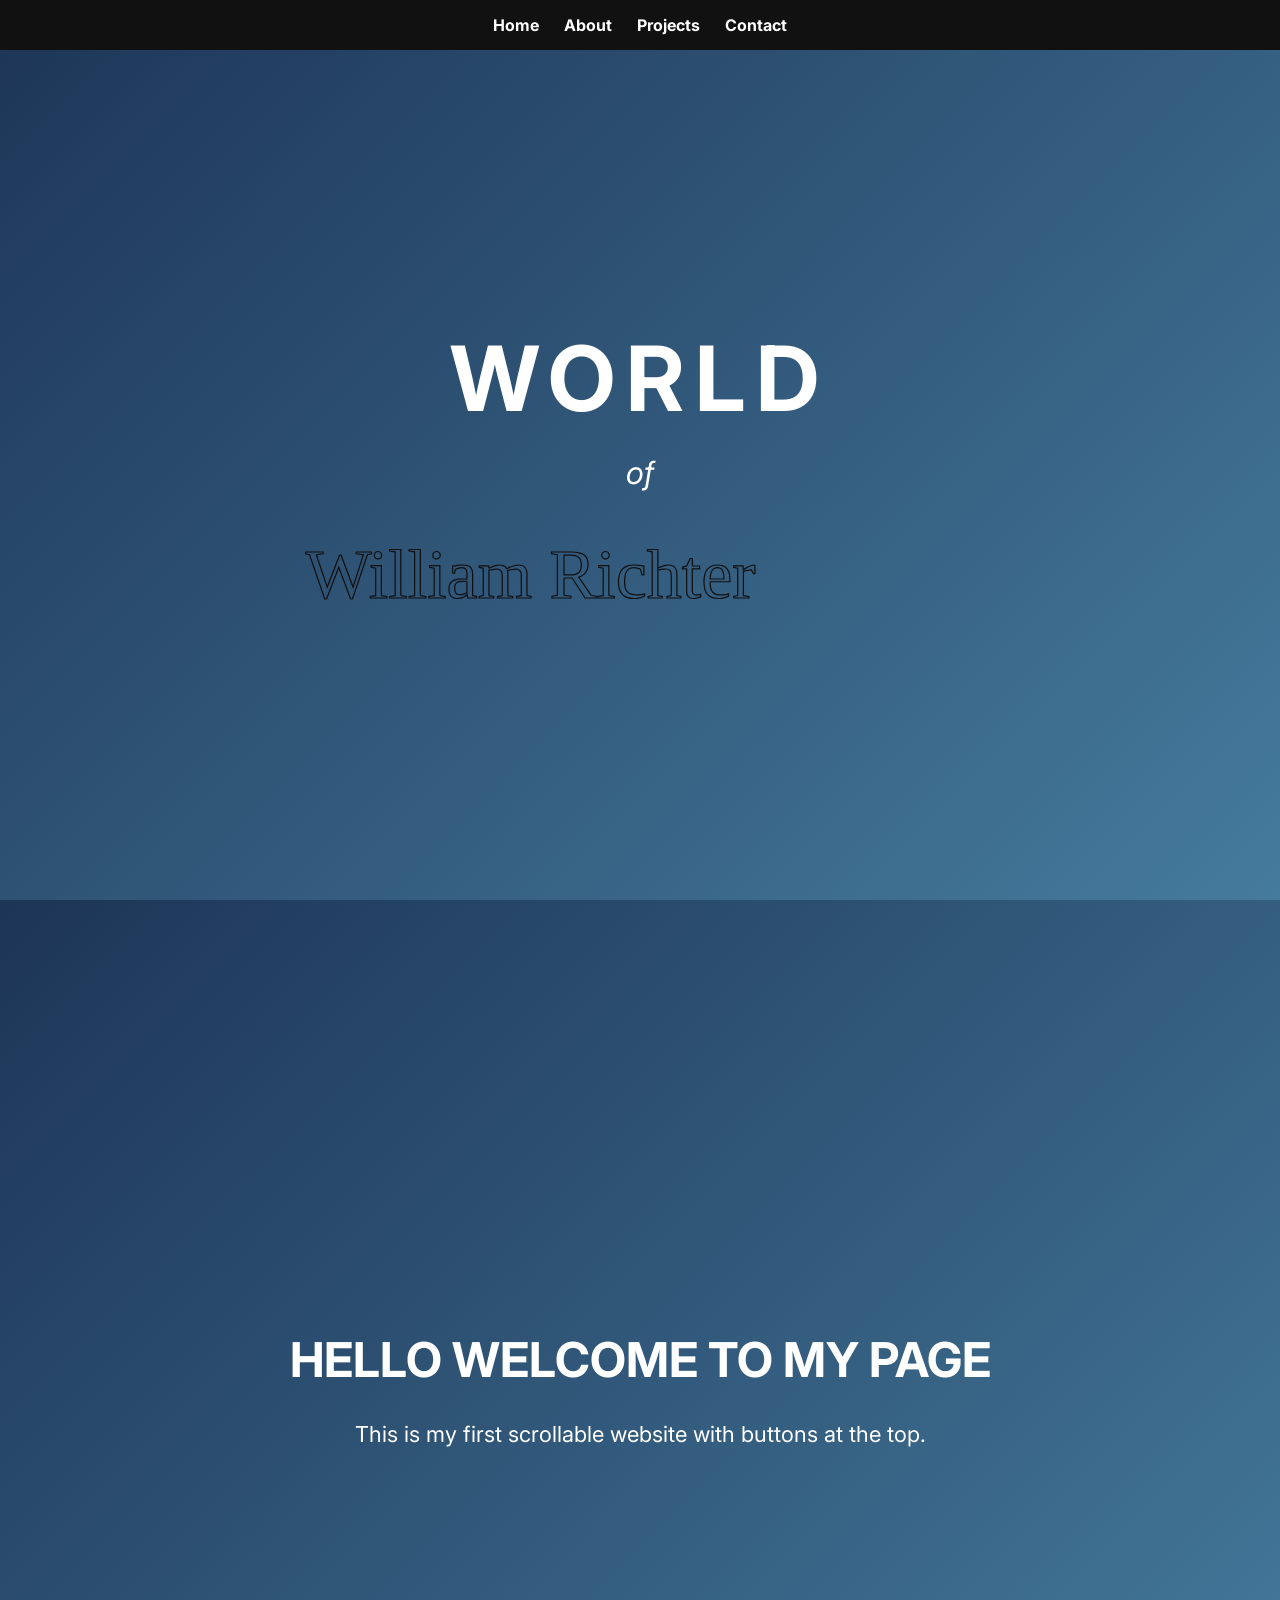
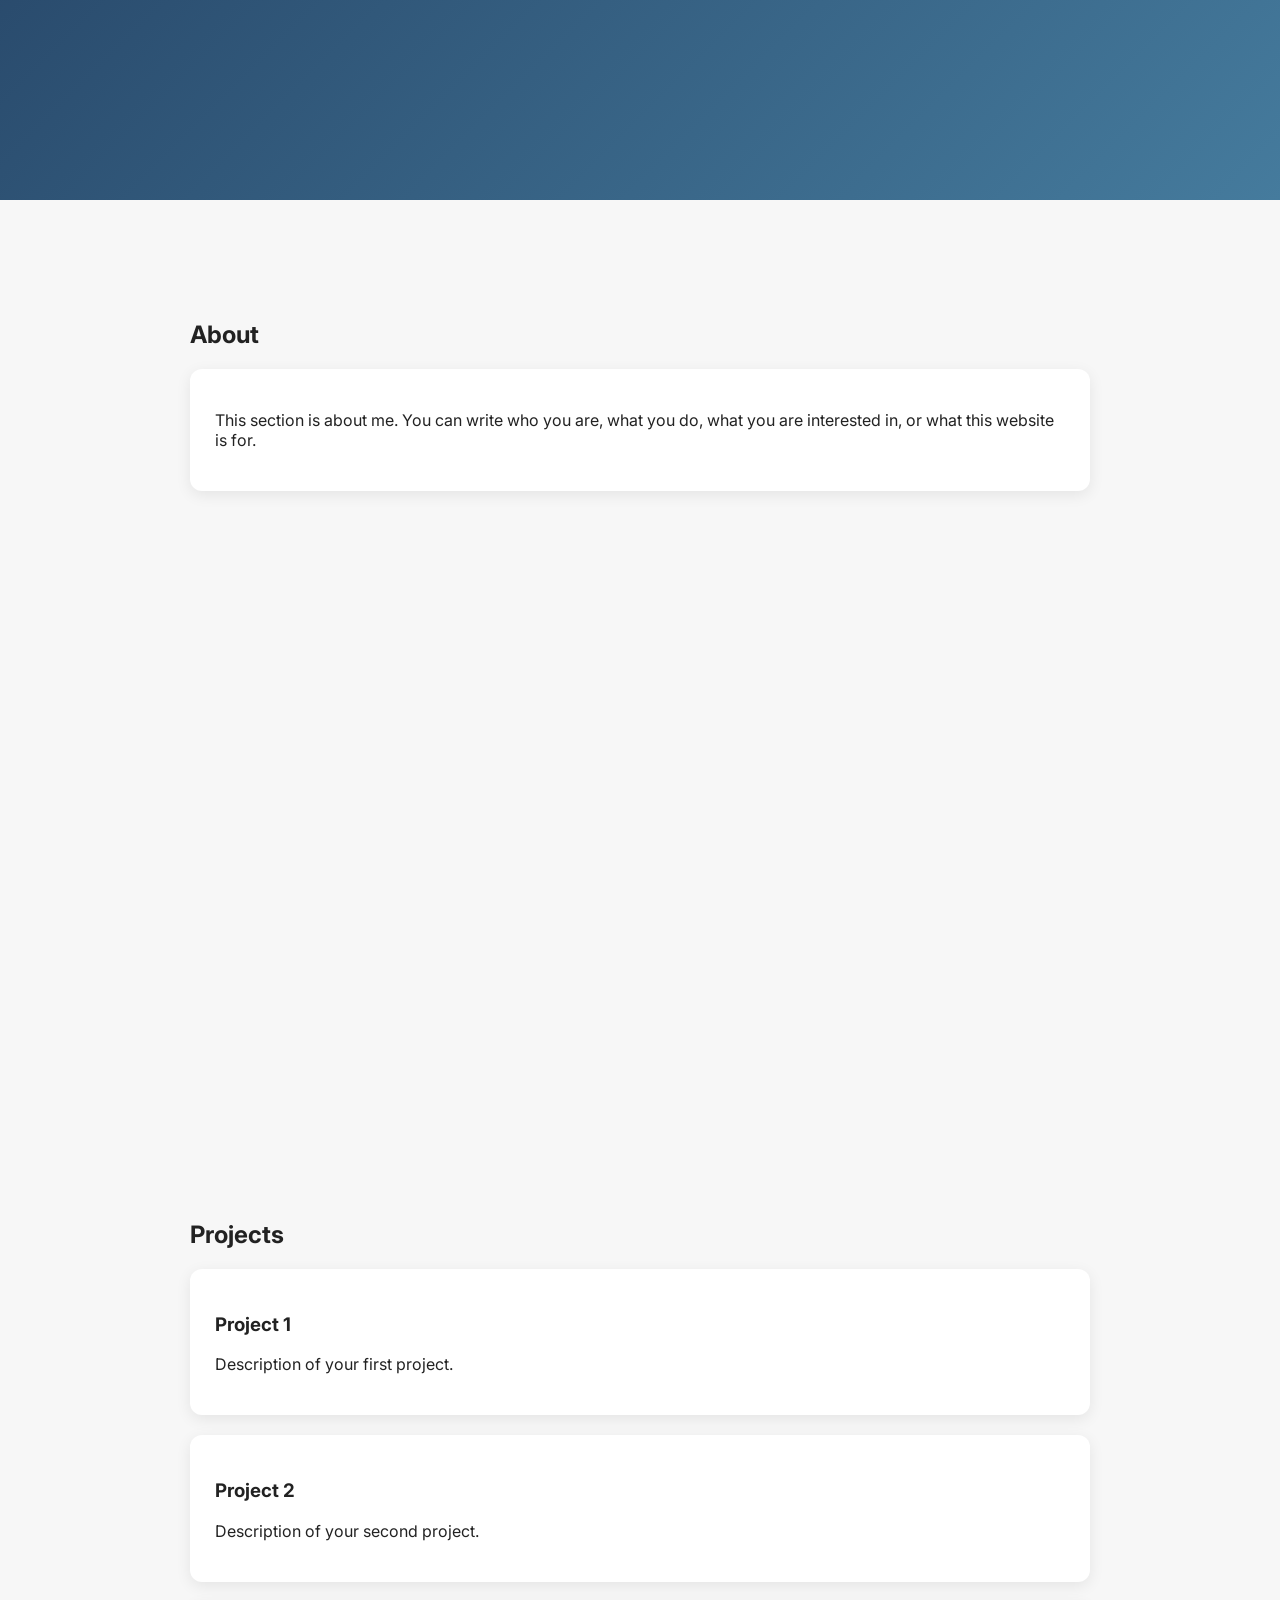
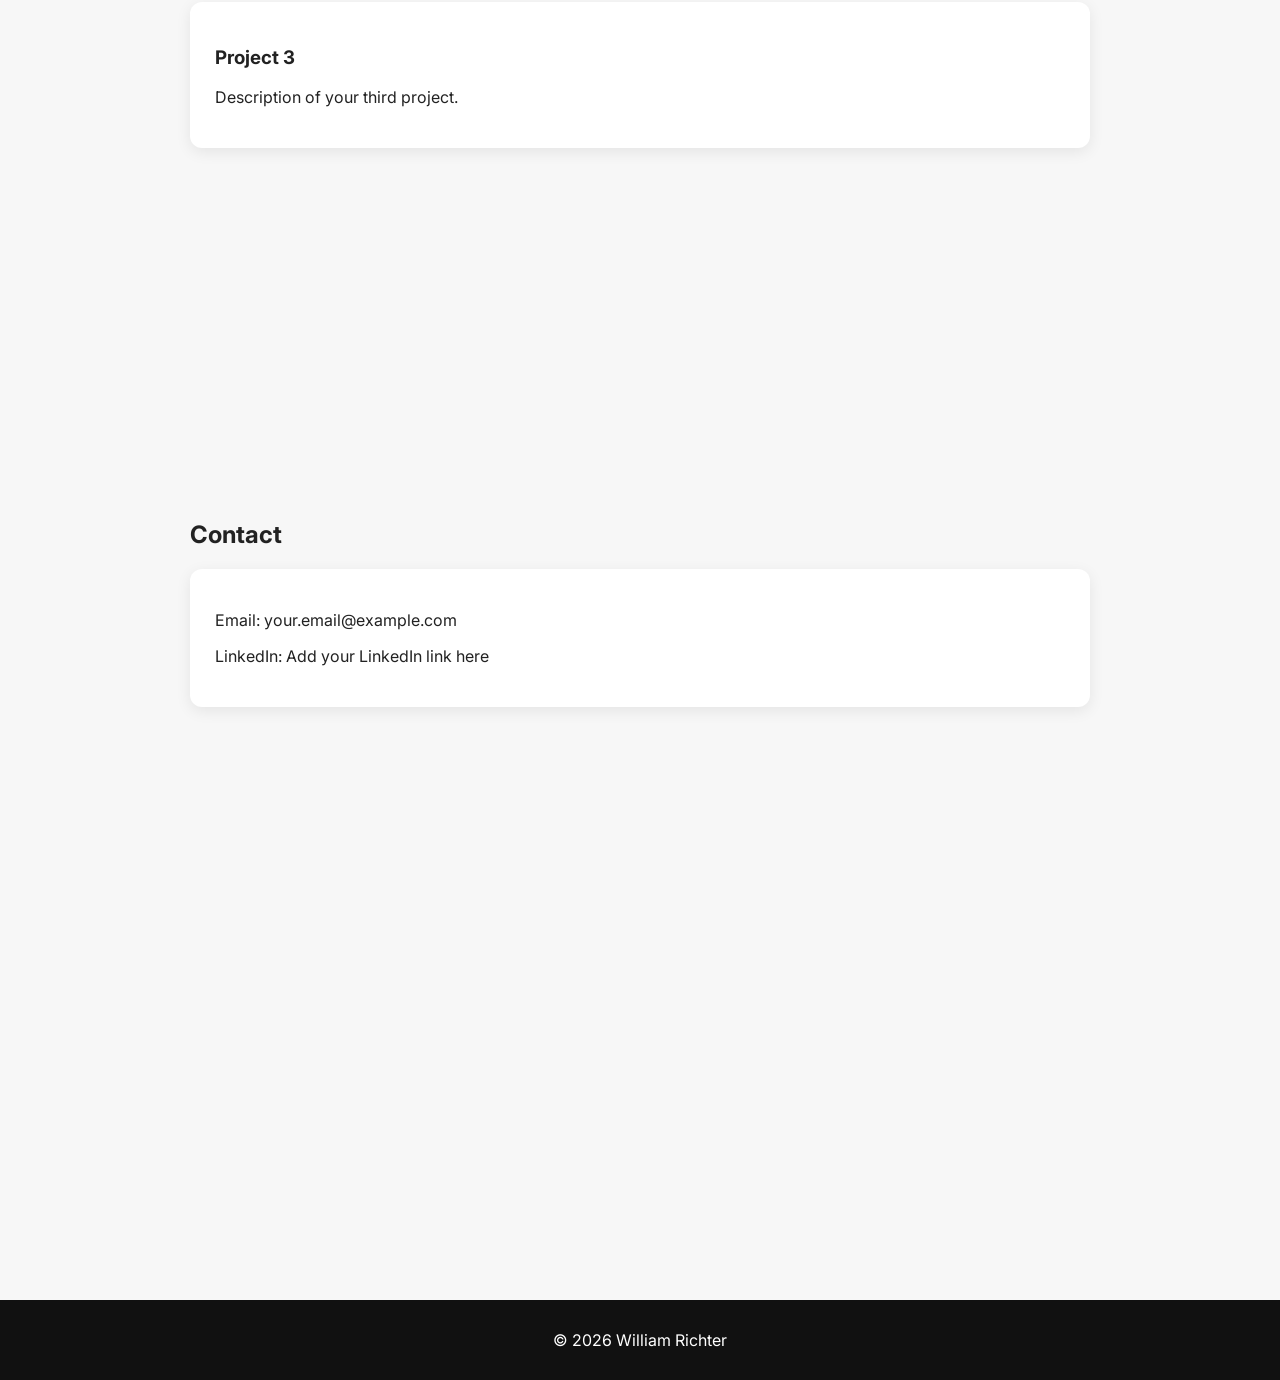
==== index.html @ 87e8d2d0 "Update index.html" ====
<!DOCTYPE html>
<html lang="en">
<head>
  <meta charset="UTF-8" />
  <meta name="viewport" content="width=device-width, initial-scale=1.0" />
  <title>William's Website</title>

  <link rel="preconnect" href="https://fonts.googleapis.com">
  <link rel="preconnect" href="https://fonts.gstatic.com" crossorigin>
  <link href="https://fonts.googleapis.com/css2?family=Inter:wght@300;400;500;600;700&display=swap" rel="stylesheet">
  <link rel="stylesheet" href="style.css">
  <style>
    html {
      scroll-behavior: smooth;
    }

    body {
      margin: 0;
      font-family: 'Inter', sans-serif;
      color: #222;
      background: #f7f7f7;
    }

    nav {
      position: fixed;
      top: 0;
      width: 100%;
      background: #111;  
      padding: 15px 30px;
      box-sizing: border-box;
      z-index: 1000;
      display: flex;
      gap: 25px;
      justify-content: center;
    }

    nav a {
      color: white;
      text-decoration: none;
      font-weight: bold;
    }

    nav a:hover {
      color: #ffd166;
    }

    section {
      min-height: 100vh;
      padding: 100px 40px 40px;
      box-sizing: border-box;
    }

    .hero {
      background: linear-gradient(135deg, #1d3557, #457b9d);
      color: white;
      display: flex;
      flex-direction: column;
      justify-content: center;
      align-items: center;
      text-align: center;
    }

    .hero h1 {
      font-size: 48px;
      margin-bottom: 10px;
    }

    .hero p {
      font-size: 22px;
      max-width: 600px;
    }

    .content {
      max-width: 900px;
      margin: 0 auto;
    }

    .card {
      background: white;
      padding: 25px;
      margin: 20px 0;
      border-radius: 12px;
      box-shadow: 0 4px 15px rgba(0,0,0,0.08);
    }

    footer {
      text-align: center;
      padding: 30px;
      background: #111;
      color: white;
    }
  </style>
</head>

<body>

  <section class="hero">
  <div class="line world">WORLD</div>

  <div class="line of">of</div>

  <svg class="signature" viewBox="0 0 900 160">
    <text x="20" y="110" class="sig-text">
      William Richter
    </text>
  </svg>
</section>

  <nav>
    <a href="#home">Home</a>
    <a href="#about">About</a>
    <a href="#projects">Projects</a>
    <a href="#contact">Contact</a>
  </nav>

  <section id="home" class="hero">
    <h1>HELLO WELCOME TO MY PAGE</h1>
    <p>This is my first scrollable website with buttons at the top.</p>
  </section>

  <section id="about">
    <div class="content">
      <h2>About</h2>
      <div class="card">
        <p>
          This section is about me. You can write who you are, what you do,
          what you are interested in, or what this website is for.
        </p>
      </div>
    </div>
  </section>

  <section id="projects">
    <div class="content">
      <h2>Projects</h2>

      <div class="card">
        <h3>Project 1</h3>
        <p>Description of your first project.</p>
      </div>

      <div class="card">
        <h3>Project 2</h3>
        <p>Description of your second project.</p>
      </div>

      <div class="card">
        <h3>Project 3</h3>
        <p>Description of your third project.</p>
      </div>
    </div>
  </section>

  <section id="contact">
    <div class="content">
      <h2>Contact</h2>
      <div class="card">
        <p>Email: your.email@example.com</p>
        <p>LinkedIn: Add your LinkedIn link here</p>
      </div>
    </div>
  </section>

  <footer>
    © 2026 William Richter
  </footer>

</body>
</html>
---- style.css ----
.hero {
  height: 100vh;

  display: flex;
  flex-direction: column;
  justify-content: center;
  align-items: center;

  background: #f7f4ef;
  color: #111;
  text-align: center;
}

.line {
  opacity: 0;
  animation: fadeIn 1.2s ease forwards;
}

.world {
  font-size: 90px;
  letter-spacing: 0.12em;
  font-weight: 700;
  animation-delay: 0.3s;
}

.of {
  font-size: 32px;
  font-style: italic;
  margin: 20px 0;
  animation-delay: 1.3s;
}

.signature {
  width: min(700px, 90vw);
  opacity: 0;
  animation: fadeIn 0.4s ease forwards;
  animation-delay: 2.2s;
}

.sig-text {
  font-family: "Brush Script MT", cursive;
  font-size: 90px;

  fill: none;
  stroke: #111;
  stroke-width: 1.6;

  stroke-dasharray: 1200;
  stroke-dashoffset: 1200;

  animation: writeSignature 3s ease forwards;
  animation-delay: 2.4s;
}

@keyframes fadeIn {
  to {
    opacity: 1;
  }
}

@keyframes writeSignature {
  to {
    stroke-dashoffset: 0;
  }
}
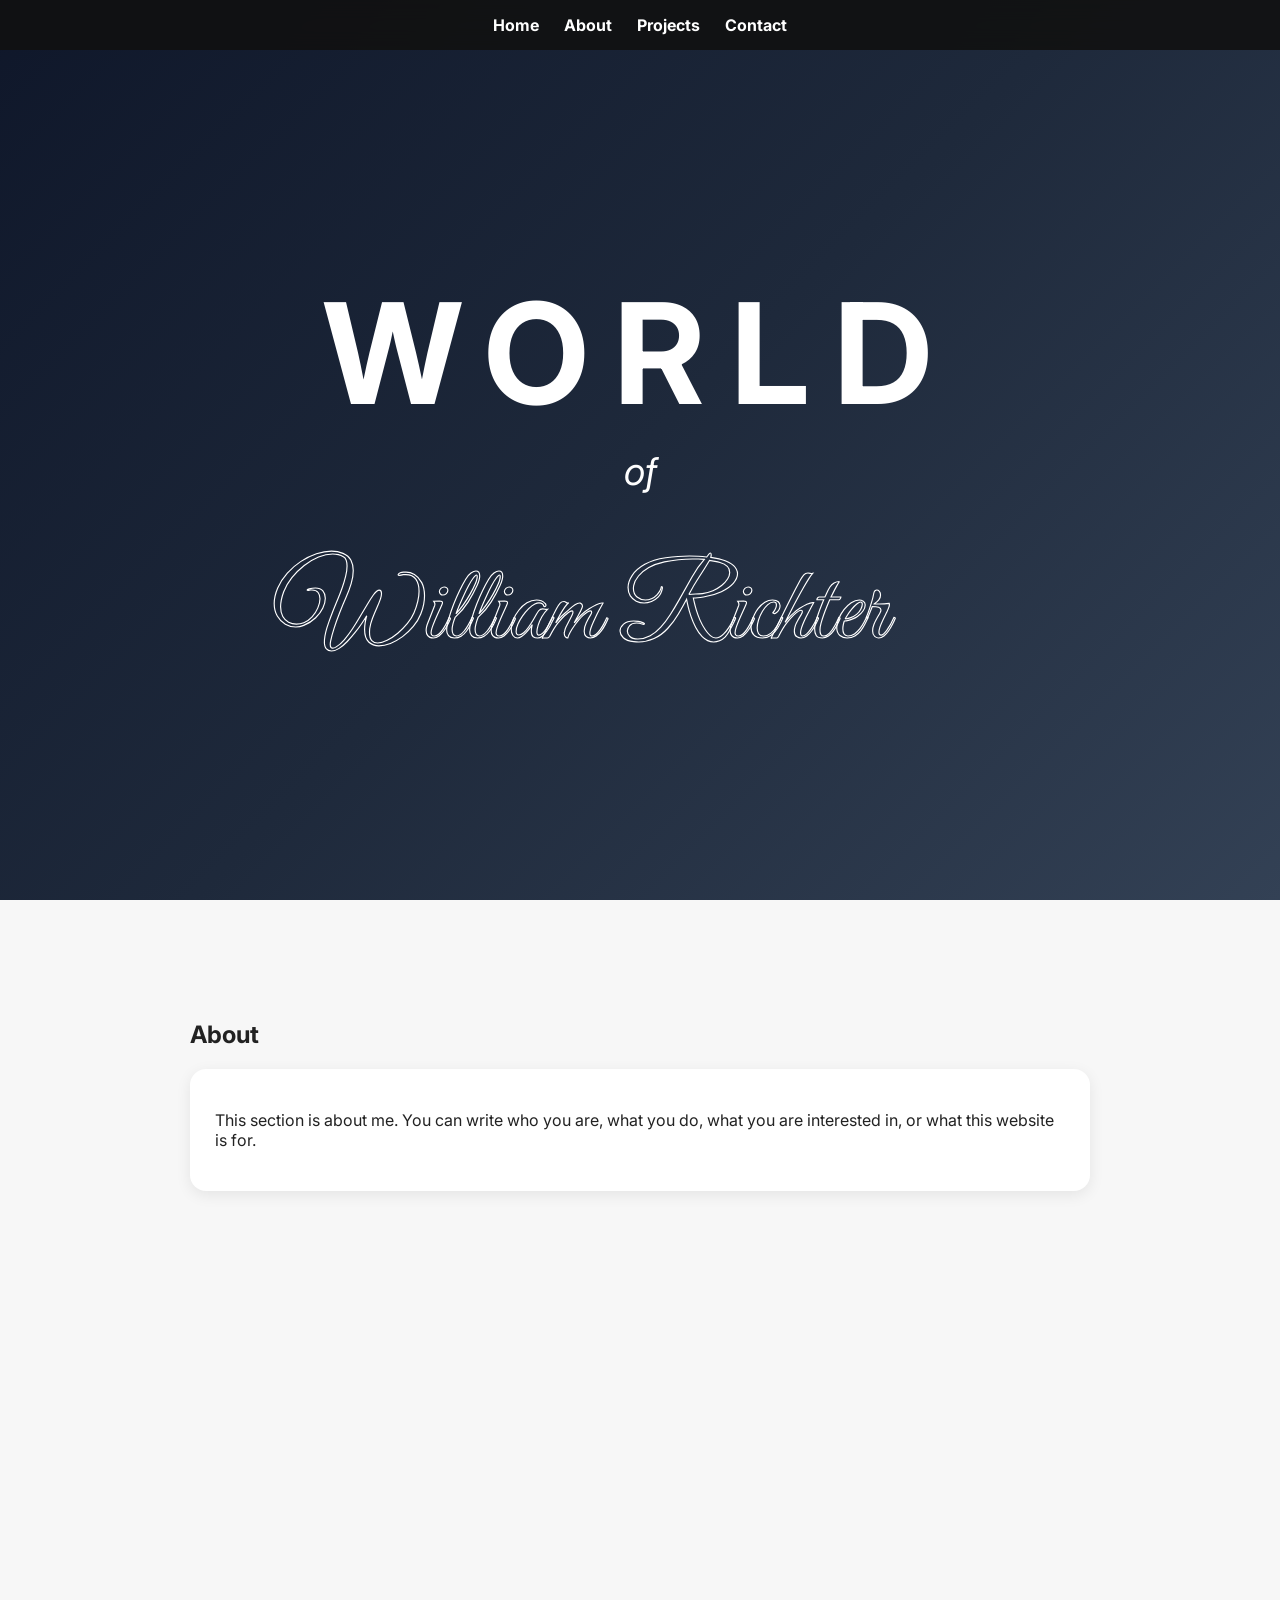
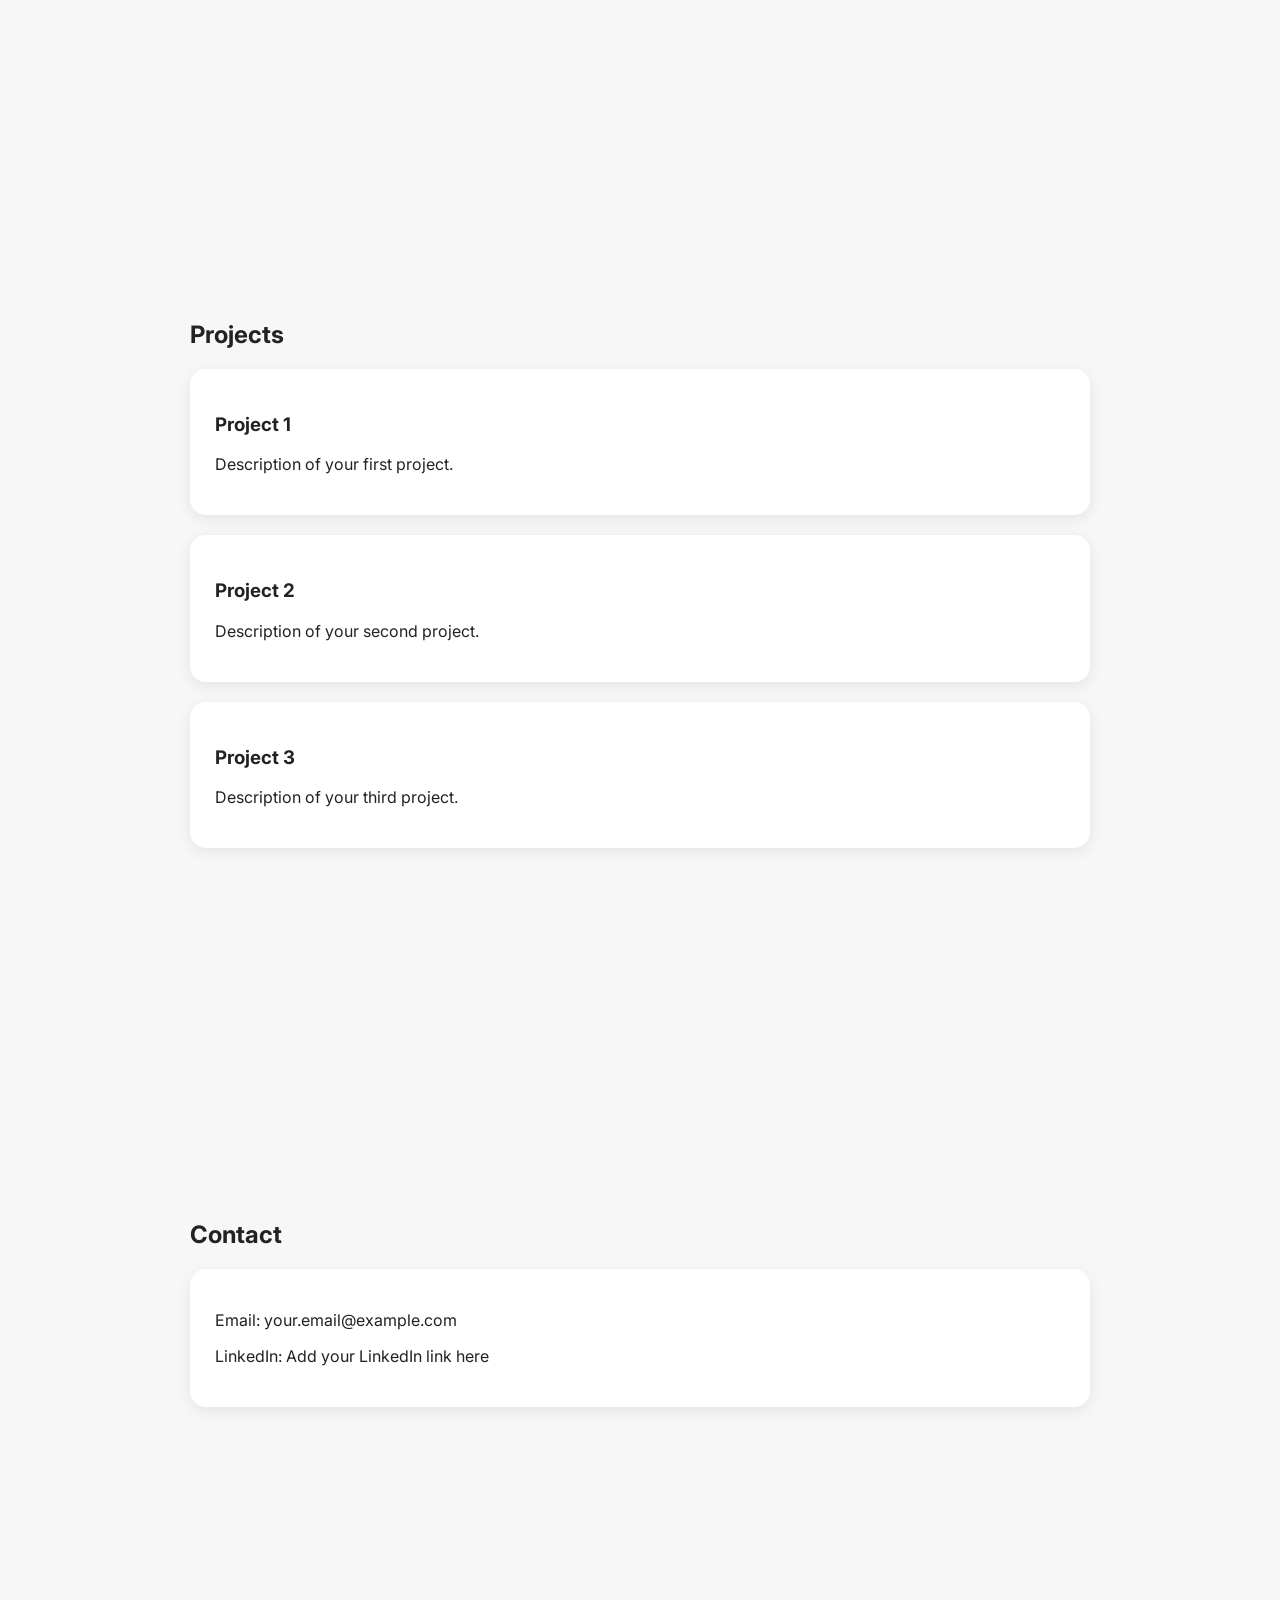
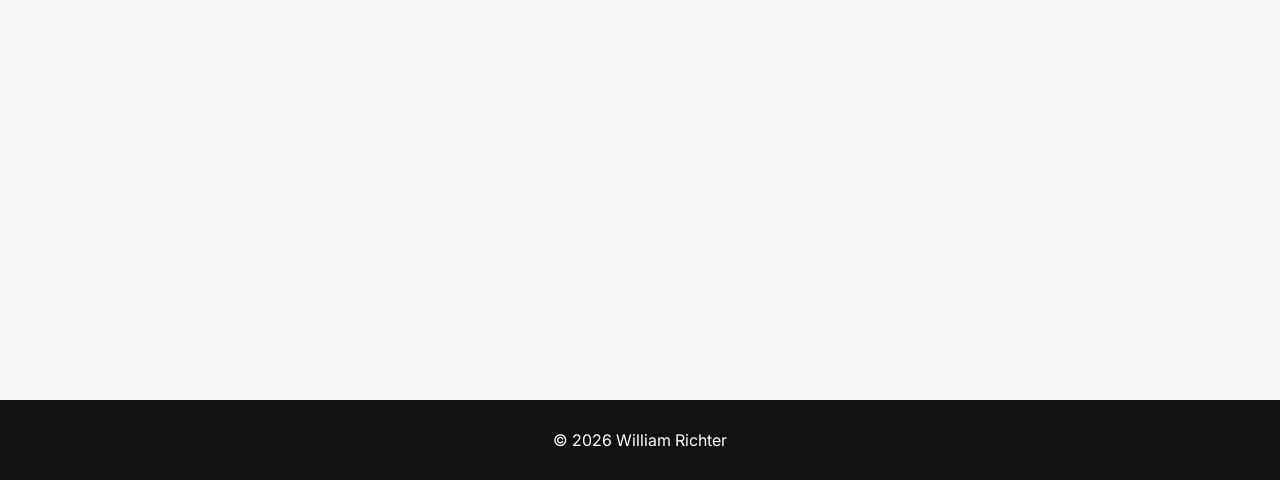
==== commit 18a5fe82: "Update index.html" ====
--- a/index.html
+++ b/index.html
@@ -7,8 +7,15 @@
 
   <link rel="preconnect" href="https://fonts.googleapis.com">
   <link rel="preconnect" href="https://fonts.gstatic.com" crossorigin>
+
+  <!-- Inter -->
   <link href="https://fonts.googleapis.com/css2?family=Inter:wght@300;400;500;600;700&display=swap" rel="stylesheet">
+
+  <!-- Signature font -->
+  <link href="https://fonts.googleapis.com/css2?family=Great+Vibes&display=swap" rel="stylesheet">
+
   <link rel="stylesheet" href="style.css">
+
   <style>
     html {
       scroll-behavior: smooth;
@@ -25,10 +32,12 @@
       position: fixed;
       top: 0;
       width: 100%;
-      background: #111;  
+      background: rgba(17,17,17,0.9);
+      backdrop-filter: blur(10px);
       padding: 15px 30px;
       box-sizing: border-box;
       z-index: 1000;
+
       display: flex;
       gap: 25px;
       justify-content: center;
@@ -38,6 +47,7 @@
       color: white;
       text-decoration: none;
       font-weight: bold;
+      transition: 0.3s;
     }
 
     nav a:hover {
@@ -50,25 +60,85 @@
       box-sizing: border-box;
     }
 
+    /* HERO */
+
     .hero {
-      background: linear-gradient(135deg, #1d3557, #457b9d);
+      background:
+        linear-gradient(
+          135deg,
+          #0f172a,
+          #1e293b,
+          #334155
+        );
+
       color: white;
+
       display: flex;
       flex-direction: column;
       justify-content: center;
       align-items: center;
+
       text-align: center;
-    }
-
-    .hero h1 {
-      font-size: 48px;
-      margin-bottom: 10px;
-    }
-
-    .hero p {
-      font-size: 22px;
-      max-width: 600px;
-    }
+      overflow: hidden;
+    }
+
+    .line {
+      opacity: 0;
+      animation: fadeIn 1.2s ease forwards;
+    }
+
+    .world {
+      font-size: clamp(60px, 12vw, 140px);
+      font-weight: 700;
+      letter-spacing: 0.18em;
+      animation-delay: 0.3s;
+    }
+
+    .of {
+      font-size: clamp(22px, 3vw, 40px);
+      font-style: italic;
+      margin: 10px 0 20px;
+      animation-delay: 1.2s;
+    }
+
+    .signature {
+      width: min(800px, 90vw);
+      opacity: 0;
+
+      animation:
+        fadeIn 0.5s ease forwards;
+
+      animation-delay: 2.1s;
+    }
+
+    .sig-text {
+      font-family: 'Great Vibes', cursive;
+      font-size: 120px;
+
+      fill: none;
+      stroke: white;
+      stroke-width: 1.3;
+
+      stroke-dasharray: 1400;
+      stroke-dashoffset: 1400;
+
+      animation: writeSignature 3.5s ease forwards;
+      animation-delay: 2.3s;
+    }
+
+    @keyframes fadeIn {
+      to {
+        opacity: 1;
+      }
+    }
+
+    @keyframes writeSignature {
+      to {
+        stroke-dashoffset: 0;
+      }
+    }
+
+    /* CONTENT */
 
     .content {
       max-width: 900px;
@@ -79,8 +149,10 @@
       background: white;
       padding: 25px;
       margin: 20px 0;
-      border-radius: 12px;
-      box-shadow: 0 4px 15px rgba(0,0,0,0.08);
+      border-radius: 16px;
+
+      box-shadow:
+        0 4px 15px rgba(0,0,0,0.08);
     }
 
     footer {
@@ -93,18 +165,6 @@
 </head>
 
 <body>
-
-  <section class="hero">
-  <div class="line world">WORLD</div>
-
-  <div class="line of">of</div>
-
-  <svg class="signature" viewBox="0 0 900 160">
-    <text x="20" y="110" class="sig-text">
-      William Richter
-    </text>
-  </svg>
-</section>
 
   <nav>
     <a href="#home">Home</a>
@@ -113,25 +173,49 @@
     <a href="#contact">Contact</a>
   </nav>
 
+  <!-- HERO -->
+
   <section id="home" class="hero">
-    <h1>HELLO WELCOME TO MY PAGE</h1>
-    <p>This is my first scrollable website with buttons at the top.</p>
-  </section>
+
+    <div class="line world">
+      WORLD
+    </div>
+
+    <div class="line of">
+      of
+    </div>
+
+    <svg class="signature" viewBox="0 0 900 200">
+      <text x="40" y="140" class="sig-text">
+        William Richter
+      </text>
+    </svg>
+
+  </section>
+
+  <!-- ABOUT -->
 
   <section id="about">
     <div class="content">
+
       <h2>About</h2>
+
       <div class="card">
         <p>
-          This section is about me. You can write who you are, what you do,
-          what you are interested in, or what this website is for.
+          This section is about me. You can write who you are,
+          what you do, what you are interested in,
+          or what this website is for.
         </p>
       </div>
-    </div>
-  </section>
+
+    </div>
+  </section>
+
+  <!-- PROJECTS -->
 
   <section id="projects">
     <div class="content">
+
       <h2>Projects</h2>
 
       <div class="card">
@@ -148,16 +232,22 @@
         <h3>Project 3</h3>
         <p>Description of your third project.</p>
       </div>
-    </div>
-  </section>
+
+    </div>
+  </section>
+
+  <!-- CONTACT -->
 
   <section id="contact">
     <div class="content">
+
       <h2>Contact</h2>
+
       <div class="card">
         <p>Email: your.email@example.com</p>
         <p>LinkedIn: Add your LinkedIn link here</p>
       </div>
+
     </div>
   </section>
 
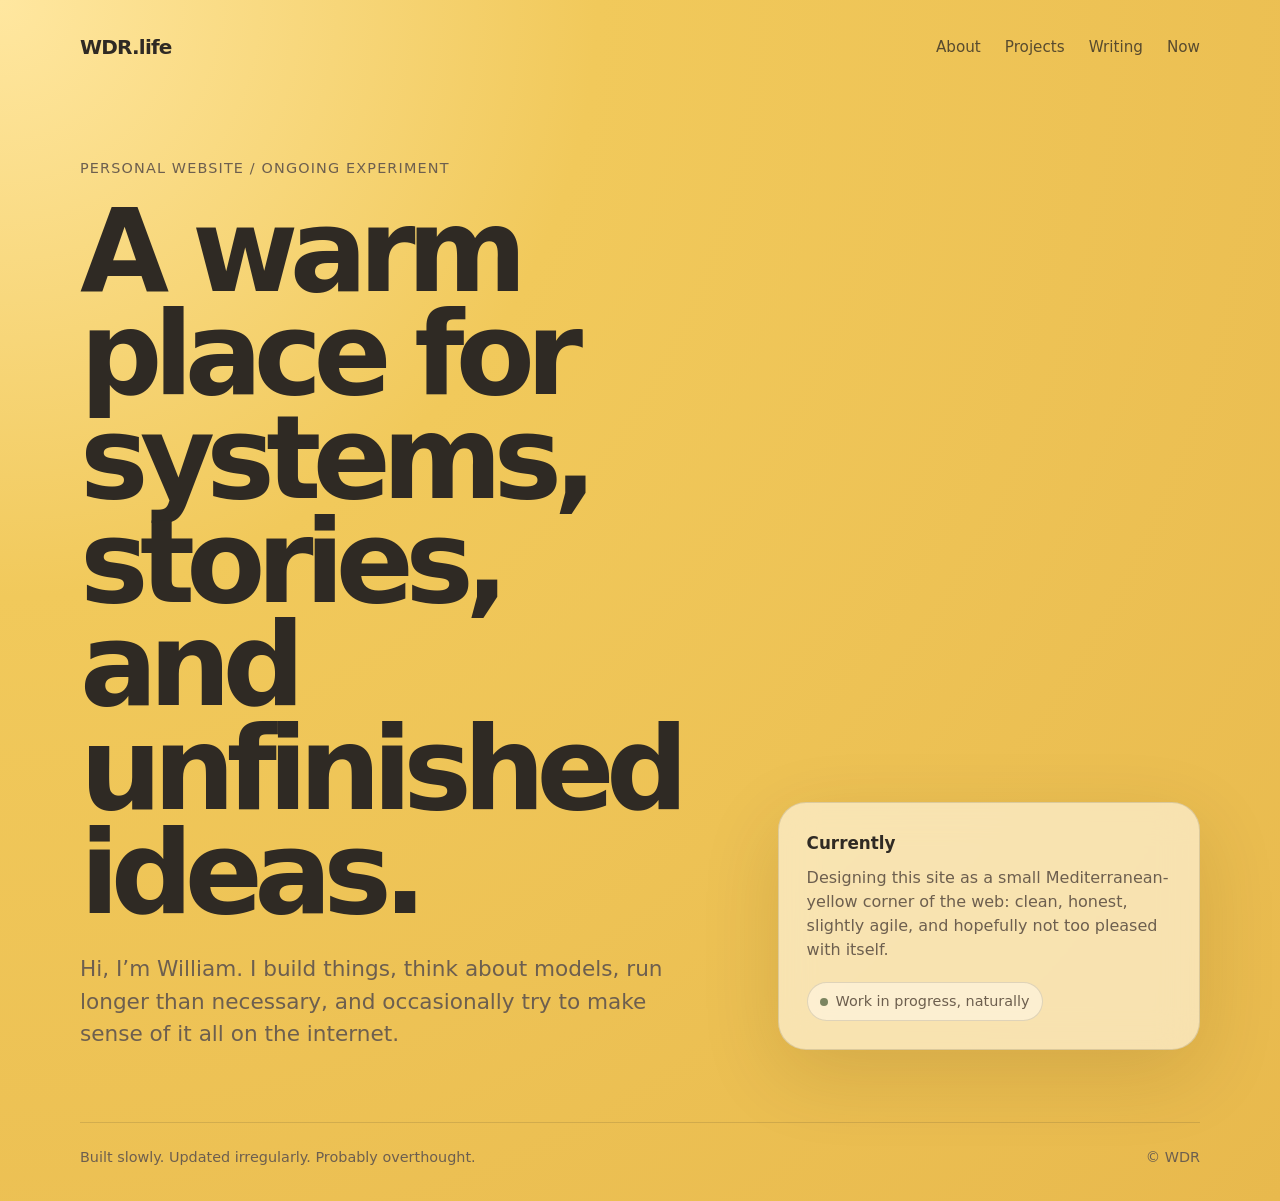
==== commit dfd96b44: "Update index.html" ====
--- a/index.html
+++ b/index.html
@@ -3,257 +3,243 @@
 <head>
   <meta charset="UTF-8" />
   <meta name="viewport" content="width=device-width, initial-scale=1.0" />
-  <title>William's Website</title>
-
-  <link rel="preconnect" href="https://fonts.googleapis.com">
-  <link rel="preconnect" href="https://fonts.gstatic.com" crossorigin>
-
-  <!-- Inter -->
-  <link href="https://fonts.googleapis.com/css2?family=Inter:wght@300;400;500;600;700&display=swap" rel="stylesheet">
-
-  <!-- Signature font -->
-  <link href="https://fonts.googleapis.com/css2?family=Great+Vibes&display=swap" rel="stylesheet">
-
-  <link rel="stylesheet" href="style.css">
-
+  <title>WDR.life</title>
   <style>
-    html {
-      scroll-behavior: smooth;
+    :root {
+      --sun-washed-yellow: #f1c95b;
+      --warm-cream: #fff7e6;
+      --soft-charcoal: #2f2a24;
+      --muted-brown: #6d5f4f;
+      --olive: #7b8460;
+      --line: rgba(47, 42, 36, 0.14);
+    }
+
+    * {
+      box-sizing: border-box;
+      margin: 0;
+      padding: 0;
     }
 
     body {
-      margin: 0;
-      font-family: 'Inter', sans-serif;
-      color: #222;
-      background: #f7f7f7;
+      min-height: 100vh;
+      font-family: Inter, ui-sans-serif, system-ui, -apple-system, BlinkMacSystemFont, "Segoe UI", sans-serif;
+      background: radial-gradient(circle at top left, #ffe7a0 0%, var(--sun-washed-yellow) 34%, #e8b94d 100%);
+      color: var(--soft-charcoal);
+      line-height: 1.5;
+    }
+
+    .page {
+      min-height: 100vh;
+      display: flex;
+      flex-direction: column;
+      padding: 32px;
+    }
+
+    header {
+      display: flex;
+      justify-content: space-between;
+      align-items: center;
+      max-width: 1120px;
+      width: 100%;
+      margin: 0 auto;
+    }
+
+    .logo {
+      font-weight: 700;
+      letter-spacing: -0.04em;
+      font-size: 1.25rem;
     }
 
     nav {
-      position: fixed;
-      top: 0;
-      width: 100%;
-      background: rgba(17,17,17,0.9);
-      backdrop-filter: blur(10px);
-      padding: 15px 30px;
-      box-sizing: border-box;
-      z-index: 1000;
-
-      display: flex;
-      gap: 25px;
-      justify-content: center;
+      display: flex;
+      gap: 24px;
+      font-size: 0.95rem;
     }
 
     nav a {
-      color: white;
+      color: var(--soft-charcoal);
       text-decoration: none;
-      font-weight: bold;
-      transition: 0.3s;
+      opacity: 0.78;
+      transition: opacity 180ms ease, transform 180ms ease;
     }
 
     nav a:hover {
-      color: #ffd166;
-    }
-
-    section {
-      min-height: 100vh;
-      padding: 100px 40px 40px;
-      box-sizing: border-box;
-    }
-
-    /* HERO */
+      opacity: 1;
+      transform: translateY(-1px);
+    }
+
+    main {
+      flex: 1;
+      display: grid;
+      place-items: center;
+      max-width: 1120px;
+      width: 100%;
+      margin: 0 auto;
+      padding: 96px 0 72px;
+    }
 
     .hero {
-      background:
-        linear-gradient(
-          135deg,
-          #0f172a,
-          #1e293b,
-          #334155
-        );
-
-      color: white;
-
-      display: flex;
-      flex-direction: column;
-      justify-content: center;
+      width: 100%;
+      display: grid;
+      grid-template-columns: 1.2fr 0.8fr;
+      gap: 64px;
+      align-items: end;
+    }
+
+    .eyebrow {
+      font-size: 0.9rem;
+      letter-spacing: 0.08em;
+      text-transform: uppercase;
+      margin-bottom: 20px;
+      color: var(--muted-brown);
+    }
+
+    h1 {
+      max-width: 760px;
+      font-size: clamp(3.2rem, 9vw, 7.8rem);
+      line-height: 0.9;
+      letter-spacing: -0.075em;
+      font-weight: 750;
+      margin-bottom: 28px;
+    }
+
+    .intro {
+      max-width: 590px;
+      font-size: clamp(1.1rem, 2vw, 1.35rem);
+      color: var(--muted-brown);
+    }
+
+    .card {
+      background: rgba(255, 247, 230, 0.64);
+      border: 1px solid var(--line);
+      border-radius: 28px;
+      padding: 28px;
+      box-shadow: 0 24px 80px rgba(72, 49, 15, 0.14);
+      backdrop-filter: blur(18px);
+    }
+
+    .card p {
+      color: var(--muted-brown);
+      font-size: 1rem;
+      margin-bottom: 20px;
+    }
+
+    .card strong {
+      display: block;
+      font-size: 1.05rem;
+      margin-bottom: 10px;
+      color: var(--soft-charcoal);
+    }
+
+    .status {
+      display: inline-flex;
       align-items: center;
-
-      text-align: center;
-      overflow: hidden;
-    }
-
-    .line {
-      opacity: 0;
-      animation: fadeIn 1.2s ease forwards;
-    }
-
-    .world {
-      font-size: clamp(60px, 12vw, 140px);
-      font-weight: 700;
-      letter-spacing: 0.18em;
-      animation-delay: 0.3s;
-    }
-
-    .of {
-      font-size: clamp(22px, 3vw, 40px);
-      font-style: italic;
-      margin: 10px 0 20px;
-      animation-delay: 1.2s;
-    }
-
-    .signature {
-      width: min(800px, 90vw);
-      opacity: 0;
-
-      animation:
-        fadeIn 0.5s ease forwards;
-
-      animation-delay: 2.1s;
-    }
-
-    .sig-text {
-      font-family: 'Great Vibes', cursive;
-      font-size: 120px;
-
-      fill: none;
-      stroke: white;
-      stroke-width: 1.3;
-
-      stroke-dasharray: 1400;
-      stroke-dashoffset: 1400;
-
-      animation: writeSignature 3.5s ease forwards;
-      animation-delay: 2.3s;
-    }
-
-    @keyframes fadeIn {
-      to {
-        opacity: 1;
-      }
-    }
-
-    @keyframes writeSignature {
-      to {
-        stroke-dashoffset: 0;
-      }
-    }
-
-    /* CONTENT */
-
-    .content {
-      max-width: 900px;
+      gap: 8px;
+      padding: 8px 12px;
+      border-radius: 999px;
+      background: rgba(255, 247, 230, 0.6);
+      border: 1px solid var(--line);
+      font-size: 0.9rem;
+      color: var(--muted-brown);
+    }
+
+    .dot {
+      width: 8px;
+      height: 8px;
+      border-radius: 50%;
+      background: var(--olive);
+    }
+
+    footer {
+      max-width: 1120px;
+      width: 100%;
       margin: 0 auto;
-    }
-
-    .card {
-      background: white;
-      padding: 25px;
-      margin: 20px 0;
-      border-radius: 16px;
-
-      box-shadow:
-        0 4px 15px rgba(0,0,0,0.08);
-    }
-
-    footer {
-      text-align: center;
-      padding: 30px;
-      background: #111;
-      color: white;
+      padding-top: 24px;
+      border-top: 1px solid var(--line);
+      display: flex;
+      justify-content: space-between;
+      gap: 24px;
+      font-size: 0.9rem;
+      color: var(--muted-brown);
+    }
+
+    @media (max-width: 800px) {
+      .page {
+        padding: 22px;
+      }
+
+      header,
+      footer {
+        align-items: flex-start;
+      }
+
+      nav {
+        gap: 14px;
+        flex-wrap: wrap;
+        justify-content: flex-end;
+      }
+
+      main {
+        padding: 72px 0 48px;
+        place-items: start;
+      }
+
+      .hero {
+        grid-template-columns: 1fr;
+        gap: 36px;
+      }
+
+      h1 {
+        font-size: clamp(3.4rem, 18vw, 5.8rem);
+      }
+
+      footer {
+        flex-direction: column;
+      }
     }
   </style>
 </head>
-
 <body>
-
-  <nav>
-    <a href="#home">Home</a>
-    <a href="#about">About</a>
-    <a href="#projects">Projects</a>
-    <a href="#contact">Contact</a>
-  </nav>
-
-  <!-- HERO -->
-
-  <section id="home" class="hero">
-
-    <div class="line world">
-      WORLD
-    </div>
-
-    <div class="line of">
-      of
-    </div>
-
-    <svg class="signature" viewBox="0 0 900 200">
-      <text x="40" y="140" class="sig-text">
-        William Richter
-      </text>
-    </svg>
-
-  </section>
-
-  <!-- ABOUT -->
-
-  <section id="about">
-    <div class="content">
-
-      <h2>About</h2>
-
-      <div class="card">
-        <p>
-          This section is about me. You can write who you are,
-          what you do, what you are interested in,
-          or what this website is for.
-        </p>
-      </div>
-
-    </div>
-  </section>
-
-  <!-- PROJECTS -->
-
-  <section id="projects">
-    <div class="content">
-
-      <h2>Projects</h2>
-
-      <div class="card">
-        <h3>Project 1</h3>
-        <p>Description of your first project.</p>
-      </div>
-
-      <div class="card">
-        <h3>Project 2</h3>
-        <p>Description of your second project.</p>
-      </div>
-
-      <div class="card">
-        <h3>Project 3</h3>
-        <p>Description of your third project.</p>
-      </div>
-
-    </div>
-  </section>
-
-  <!-- CONTACT -->
-
-  <section id="contact">
-    <div class="content">
-
-      <h2>Contact</h2>
-
-      <div class="card">
-        <p>Email: your.email@example.com</p>
-        <p>LinkedIn: Add your LinkedIn link here</p>
-      </div>
-
-    </div>
-  </section>
-
-  <footer>
-    © 2026 William Richter
-  </footer>
-
+  <div class="page">
+    <header>
+      <div class="logo">WDR.life</div>
+      <nav aria-label="Main navigation">
+        <a href="#">About</a>
+        <a href="#">Projects</a>
+        <a href="#">Writing</a>
+        <a href="#">Now</a>
+      </nav>
+    </header>
+
+    <main>
+      <section class="hero" aria-labelledby="hero-title">
+        <div>
+          <p class="eyebrow">Personal website / ongoing experiment</p>
+          <h1 id="hero-title">A warm place for systems, stories, and unfinished ideas.</h1>
+          <p class="intro">
+            Hi, I’m William. I build things, think about models, run longer than necessary,
+            and occasionally try to make sense of it all on the internet.
+          </p>
+        </div>
+
+        <aside class="card" aria-label="Current status">
+          <strong>Currently</strong>
+          <p>
+            Designing this site as a small Mediterranean-yellow corner of the web:
+            clean, honest, slightly agile, and hopefully not too pleased with itself.
+          </p>
+          <div class="status">
+            <span class="dot"></span>
+            Work in progress, naturally
+          </div>
+        </aside>
+      </section>
+    </main>
+
+    <footer>
+      <span>Built slowly. Updated irregularly. Probably overthought.</span>
+      <span>© WDR</span>
+    </footer>
+  </div>
 </body>
 </html>
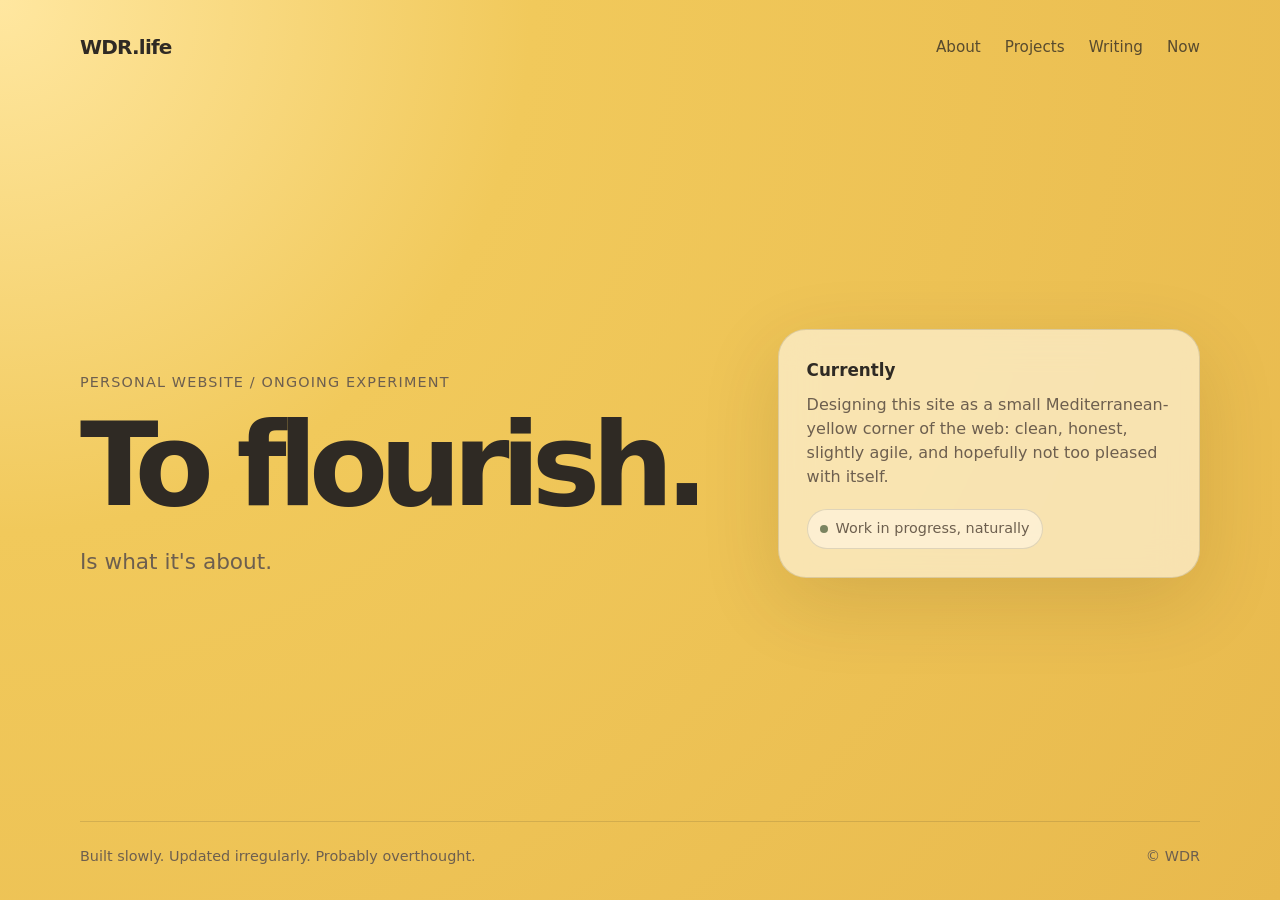
==== commit 0f31a07e: "Update index.html" ====
--- a/index.html
+++ b/index.html
@@ -215,10 +215,9 @@
       <section class="hero" aria-labelledby="hero-title">
         <div>
           <p class="eyebrow">Personal website / ongoing experiment</p>
-          <h1 id="hero-title">A warm place for systems, stories, and unfinished ideas.</h1>
+          <h1 id="hero-title">To flourish.</h1>
           <p class="intro">
-            Hi, I’m William. I build things, think about models, run longer than necessary,
-            and occasionally try to make sense of it all on the internet.
+            Is what it's about.
           </p>
         </div>
 
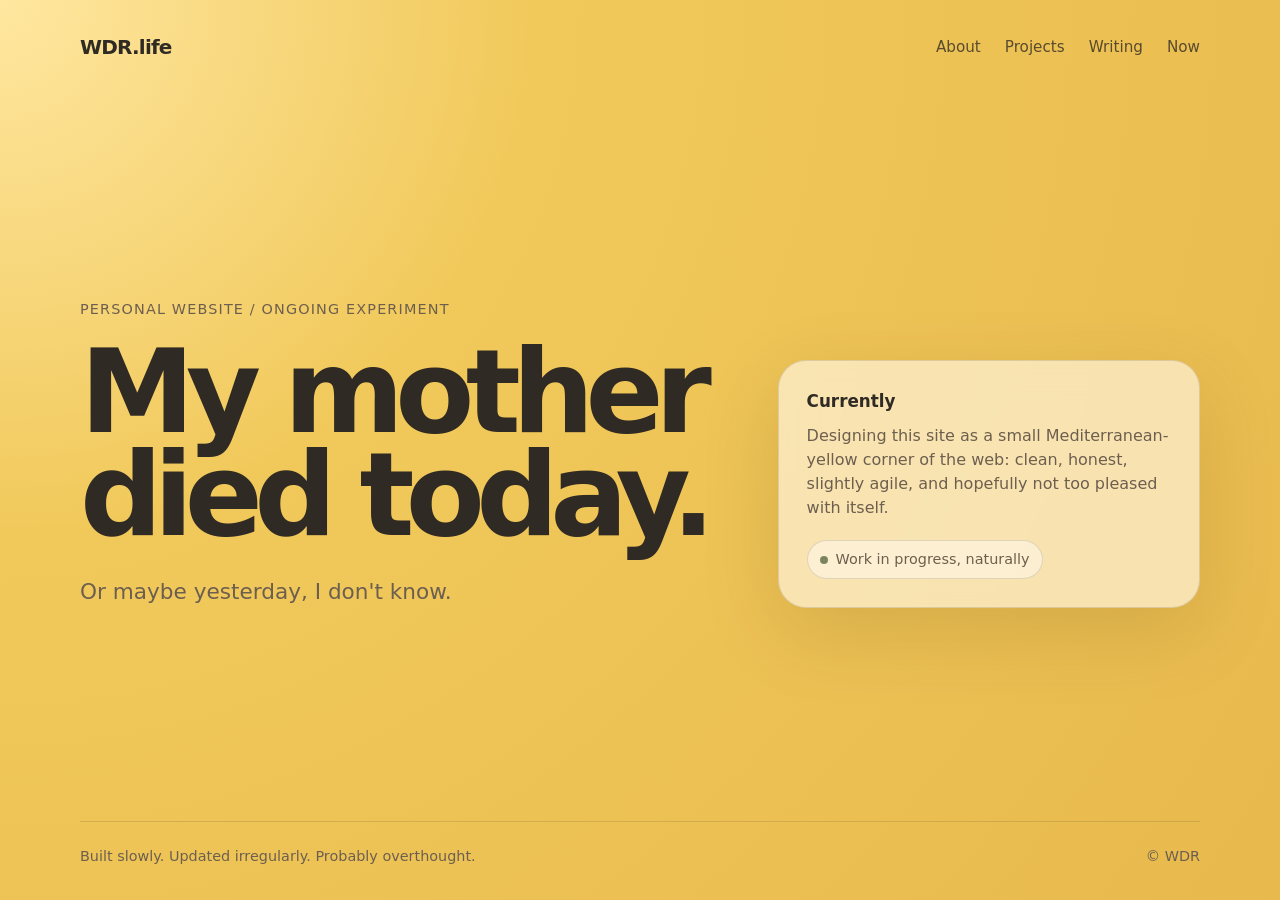
==== commit a560985f: "Update index.html" ====
--- a/index.html
+++ b/index.html
@@ -215,9 +215,9 @@
       <section class="hero" aria-labelledby="hero-title">
         <div>
           <p class="eyebrow">Personal website / ongoing experiment</p>
-          <h1 id="hero-title">To flourish.</h1>
+          <h1 id="hero-title">My mother died today.</h1>
           <p class="intro">
-            Is what it's about.
+            Or maybe yesterday, I don't know.
           </p>
         </div>
 
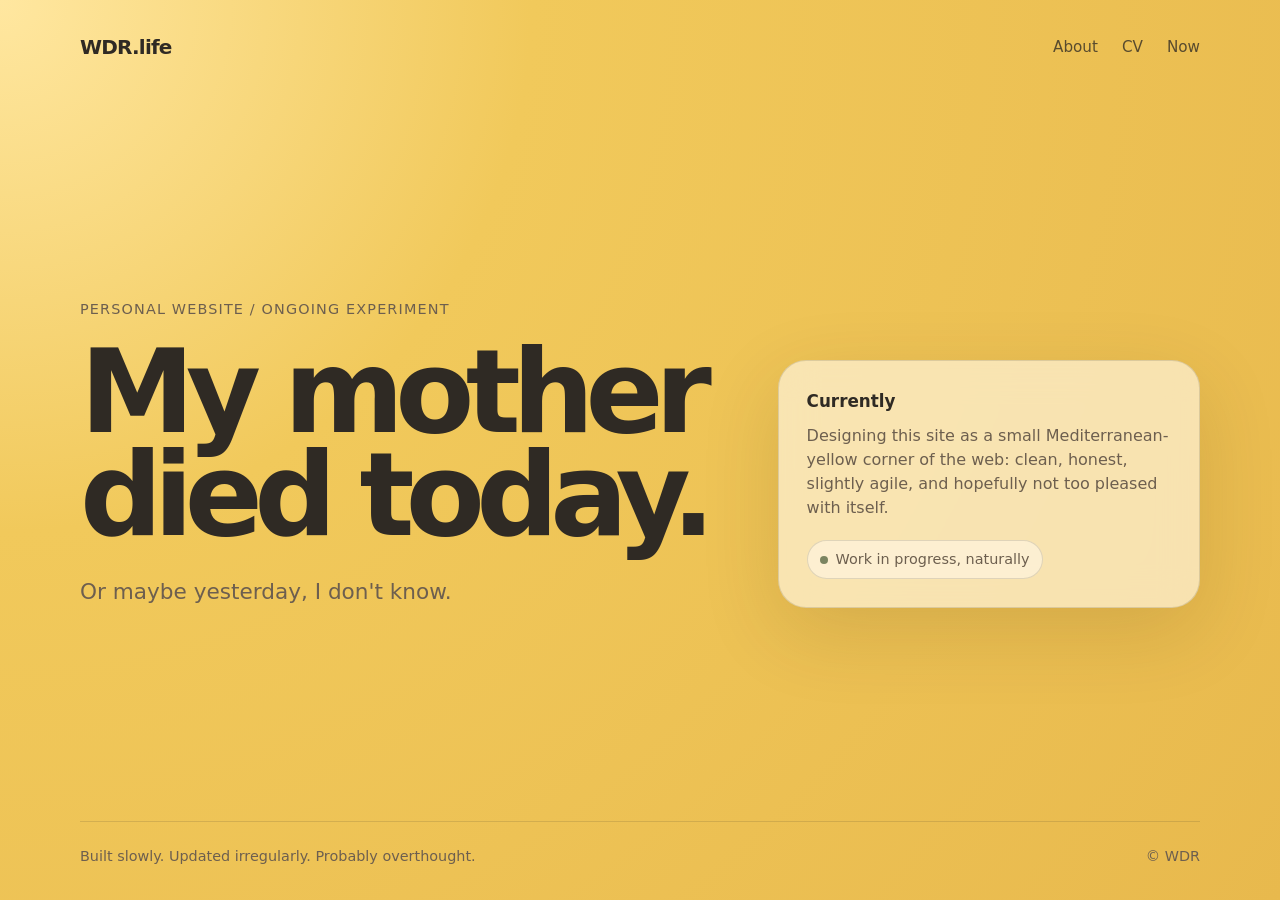
==== commit 16dadd38: "Update index.html" ====
--- a/index.html
+++ b/index.html
@@ -205,8 +205,7 @@
       <div class="logo">WDR.life</div>
       <nav aria-label="Main navigation">
         <a href="#">About</a>
-        <a href="#">Projects</a>
-        <a href="#">Writing</a>
+        <a href="cv.html">CV</a>
         <a href="#">Now</a>
       </nav>
     </header>
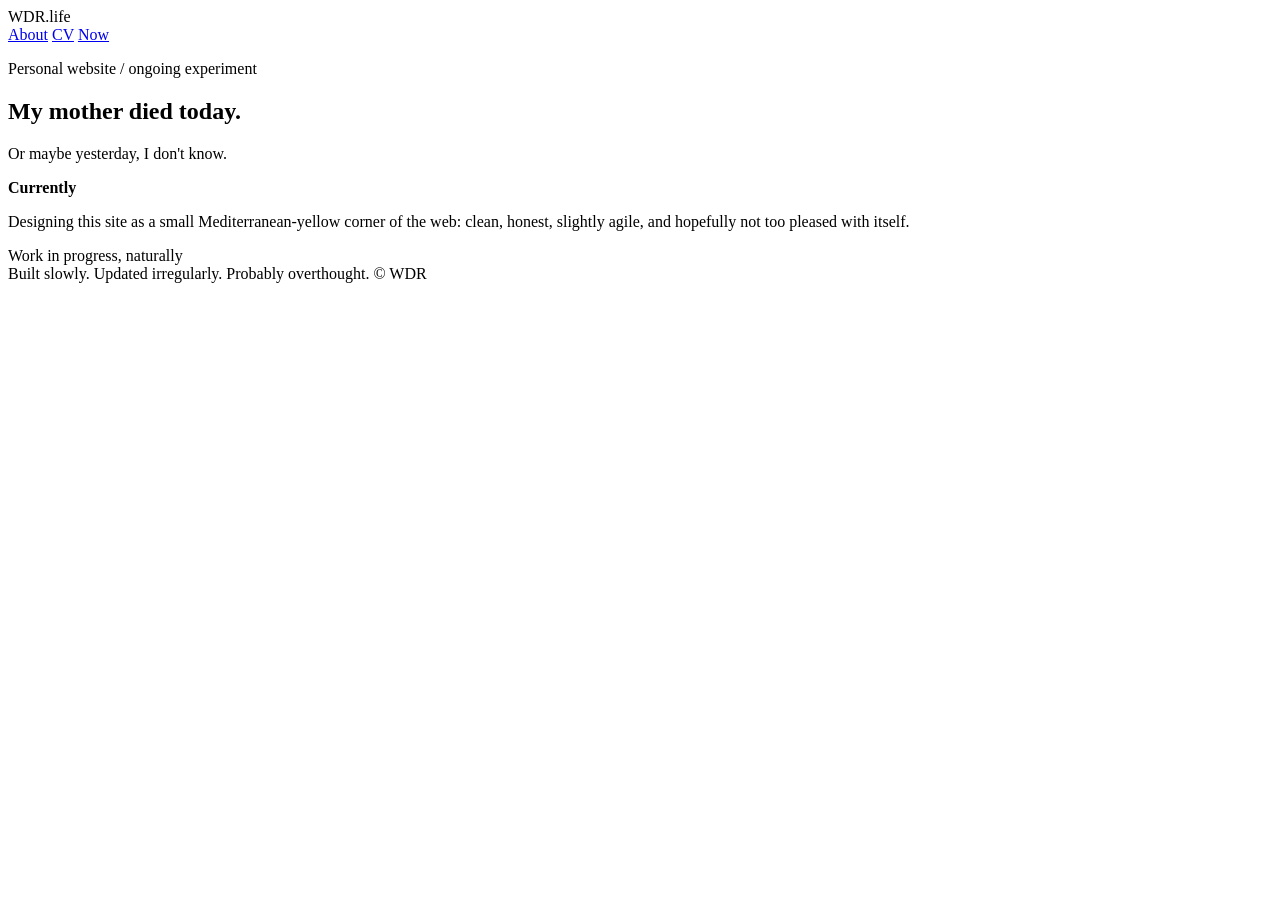
==== commit 56273bd5: "Update index.html" ====
--- a/index.html
+++ b/index.html
@@ -3,201 +3,8 @@
 <head>
   <meta charset="UTF-8" />
   <meta name="viewport" content="width=device-width, initial-scale=1.0" />
+  <link rel="stylesheet" href="styles.css">
   <title>WDR.life</title>
-  <style>
-    :root {
-      --sun-washed-yellow: #f1c95b;
-      --warm-cream: #fff7e6;
-      --soft-charcoal: #2f2a24;
-      --muted-brown: #6d5f4f;
-      --olive: #7b8460;
-      --line: rgba(47, 42, 36, 0.14);
-    }
-
-    * {
-      box-sizing: border-box;
-      margin: 0;
-      padding: 0;
-    }
-
-    body {
-      min-height: 100vh;
-      font-family: Inter, ui-sans-serif, system-ui, -apple-system, BlinkMacSystemFont, "Segoe UI", sans-serif;
-      background: radial-gradient(circle at top left, #ffe7a0 0%, var(--sun-washed-yellow) 34%, #e8b94d 100%);
-      color: var(--soft-charcoal);
-      line-height: 1.5;
-    }
-
-    .page {
-      min-height: 100vh;
-      display: flex;
-      flex-direction: column;
-      padding: 32px;
-    }
-
-    header {
-      display: flex;
-      justify-content: space-between;
-      align-items: center;
-      max-width: 1120px;
-      width: 100%;
-      margin: 0 auto;
-    }
-
-    .logo {
-      font-weight: 700;
-      letter-spacing: -0.04em;
-      font-size: 1.25rem;
-    }
-
-    nav {
-      display: flex;
-      gap: 24px;
-      font-size: 0.95rem;
-    }
-
-    nav a {
-      color: var(--soft-charcoal);
-      text-decoration: none;
-      opacity: 0.78;
-      transition: opacity 180ms ease, transform 180ms ease;
-    }
-
-    nav a:hover {
-      opacity: 1;
-      transform: translateY(-1px);
-    }
-
-    main {
-      flex: 1;
-      display: grid;
-      place-items: center;
-      max-width: 1120px;
-      width: 100%;
-      margin: 0 auto;
-      padding: 96px 0 72px;
-    }
-
-    .hero {
-      width: 100%;
-      display: grid;
-      grid-template-columns: 1.2fr 0.8fr;
-      gap: 64px;
-      align-items: end;
-    }
-
-    .eyebrow {
-      font-size: 0.9rem;
-      letter-spacing: 0.08em;
-      text-transform: uppercase;
-      margin-bottom: 20px;
-      color: var(--muted-brown);
-    }
-
-    h1 {
-      max-width: 760px;
-      font-size: clamp(3.2rem, 9vw, 7.8rem);
-      line-height: 0.9;
-      letter-spacing: -0.075em;
-      font-weight: 750;
-      margin-bottom: 28px;
-    }
-
-    .intro {
-      max-width: 590px;
-      font-size: clamp(1.1rem, 2vw, 1.35rem);
-      color: var(--muted-brown);
-    }
-
-    .card {
-      background: rgba(255, 247, 230, 0.64);
-      border: 1px solid var(--line);
-      border-radius: 28px;
-      padding: 28px;
-      box-shadow: 0 24px 80px rgba(72, 49, 15, 0.14);
-      backdrop-filter: blur(18px);
-    }
-
-    .card p {
-      color: var(--muted-brown);
-      font-size: 1rem;
-      margin-bottom: 20px;
-    }
-
-    .card strong {
-      display: block;
-      font-size: 1.05rem;
-      margin-bottom: 10px;
-      color: var(--soft-charcoal);
-    }
-
-    .status {
-      display: inline-flex;
-      align-items: center;
-      gap: 8px;
-      padding: 8px 12px;
-      border-radius: 999px;
-      background: rgba(255, 247, 230, 0.6);
-      border: 1px solid var(--line);
-      font-size: 0.9rem;
-      color: var(--muted-brown);
-    }
-
-    .dot {
-      width: 8px;
-      height: 8px;
-      border-radius: 50%;
-      background: var(--olive);
-    }
-
-    footer {
-      max-width: 1120px;
-      width: 100%;
-      margin: 0 auto;
-      padding-top: 24px;
-      border-top: 1px solid var(--line);
-      display: flex;
-      justify-content: space-between;
-      gap: 24px;
-      font-size: 0.9rem;
-      color: var(--muted-brown);
-    }
-
-    @media (max-width: 800px) {
-      .page {
-        padding: 22px;
-      }
-
-      header,
-      footer {
-        align-items: flex-start;
-      }
-
-      nav {
-        gap: 14px;
-        flex-wrap: wrap;
-        justify-content: flex-end;
-      }
-
-      main {
-        padding: 72px 0 48px;
-        place-items: start;
-      }
-
-      .hero {
-        grid-template-columns: 1fr;
-        gap: 36px;
-      }
-
-      h1 {
-        font-size: clamp(3.4rem, 18vw, 5.8rem);
-      }
-
-      footer {
-        flex-direction: column;
-      }
-    }
-  </style>
 </head>
 <body>
   <div class="page">
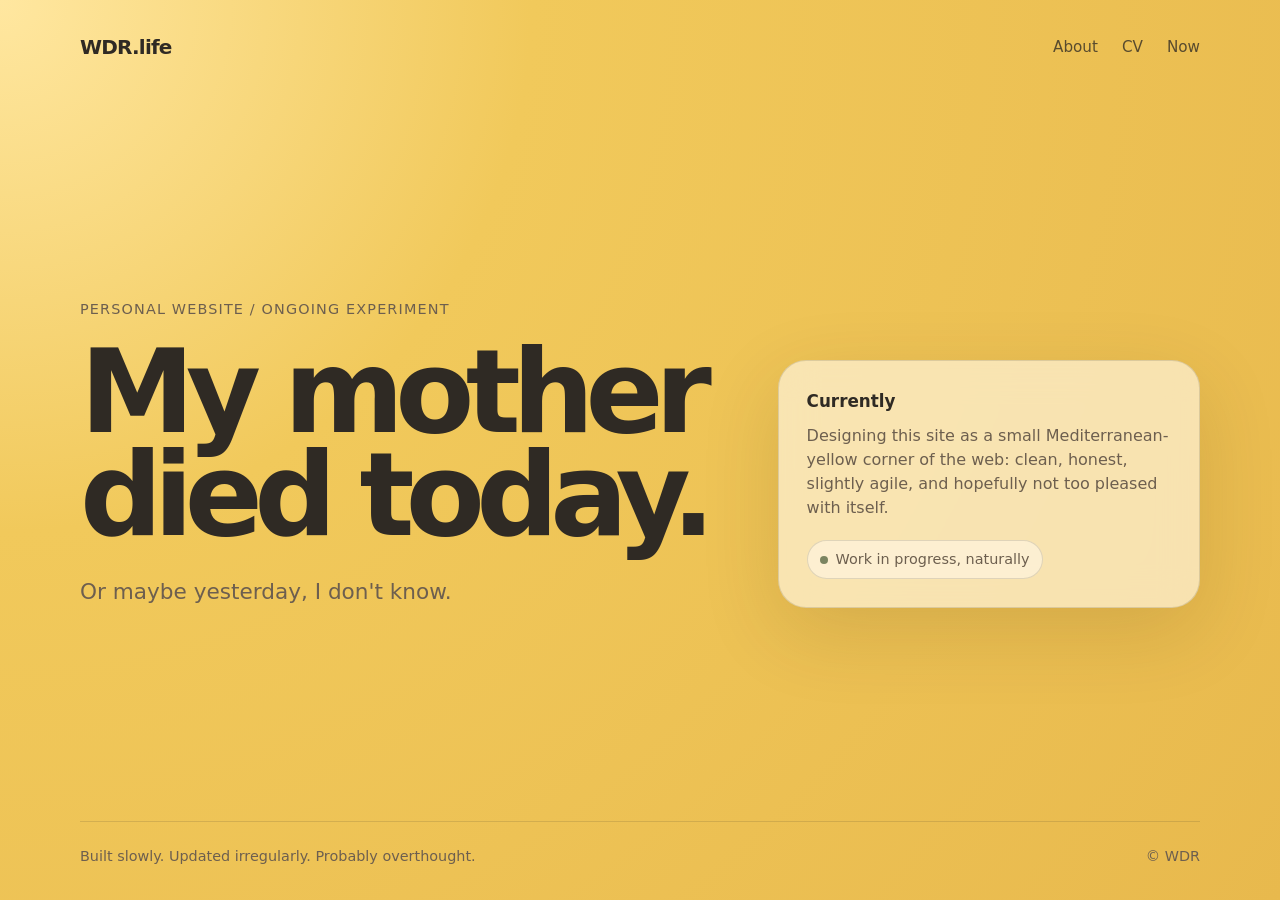
==== commit 9cf3c2d6: "Update index.html" ====
--- a/index.html
+++ b/index.html
@@ -3,7 +3,7 @@
 <head>
   <meta charset="UTF-8" />
   <meta name="viewport" content="width=device-width, initial-scale=1.0" />
-  <link rel="stylesheet" href="styles.css">
+  <link rel="stylesheet" href="style.css">
   <title>WDR.life</title>
 </head>
 <body>
--- a/style.css
+++ b/style.css
@@ -0,0 +1,192 @@
+    :root {
+      --sun-washed-yellow: #f1c95b;
+      --warm-cream: #fff7e6;
+      --soft-charcoal: #2f2a24;
+      --muted-brown: #6d5f4f;
+      --olive: #7b8460;
+      --line: rgba(47, 42, 36, 0.14);
+    }
+
+    * {
+      box-sizing: border-box;
+      margin: 0;
+      padding: 0;
+    }
+
+    body {
+      min-height: 100vh;
+      font-family: Inter, ui-sans-serif, system-ui, -apple-system, BlinkMacSystemFont, "Segoe UI", sans-serif;
+      background: radial-gradient(circle at top left, #ffe7a0 0%, var(--sun-washed-yellow) 34%, #e8b94d 100%);
+      color: var(--soft-charcoal);
+      line-height: 1.5;
+    }
+
+    .page {
+      min-height: 100vh;
+      display: flex;
+      flex-direction: column;
+      padding: 32px;
+    }
+
+    header {
+      display: flex;
+      justify-content: space-between;
+      align-items: center;
+      max-width: 1120px;
+      width: 100%;
+      margin: 0 auto;
+    }
+
+    .logo {
+      font-weight: 700;
+      letter-spacing: -0.04em;
+      font-size: 1.25rem;
+    }
+
+    nav {
+      display: flex;
+      gap: 24px;
+      font-size: 0.95rem;
+    }
+
+    nav a {
+      color: var(--soft-charcoal);
+      text-decoration: none;
+      opacity: 0.78;
+      transition: opacity 180ms ease, transform 180ms ease;
+    }
+
+    nav a:hover {
+      opacity: 1;
+      transform: translateY(-1px);
+    }
+
+    main {
+      flex: 1;
+      display: grid;
+      place-items: center;
+      max-width: 1120px;
+      width: 100%;
+      margin: 0 auto;
+      padding: 96px 0 72px;
+    }
+
+    .hero {
+      width: 100%;
+      display: grid;
+      grid-template-columns: 1.2fr 0.8fr;
+      gap: 64px;
+      align-items: end;
+    }
+
+    .eyebrow {
+      font-size: 0.9rem;
+      letter-spacing: 0.08em;
+      text-transform: uppercase;
+      margin-bottom: 20px;
+      color: var(--muted-brown);
+    }
+
+    h1 {
+      max-width: 760px;
+      font-size: clamp(3.2rem, 9vw, 7.8rem);
+      line-height: 0.9;
+      letter-spacing: -0.075em;
+      font-weight: 750;
+      margin-bottom: 28px;
+    }
+
+    .intro {
+      max-width: 590px;
+      font-size: clamp(1.1rem, 2vw, 1.35rem);
+      color: var(--muted-brown);
+    }
+
+    .card {
+      background: rgba(255, 247, 230, 0.64);
+      border: 1px solid var(--line);
+      border-radius: 28px;
+      padding: 28px;
+      box-shadow: 0 24px 80px rgba(72, 49, 15, 0.14);
+      backdrop-filter: blur(18px);
+    }
+
+    .card p {
+      color: var(--muted-brown);
+      font-size: 1rem;
+      margin-bottom: 20px;
+    }
+
+    .card strong {
+      display: block;
+      font-size: 1.05rem;
+      margin-bottom: 10px;
+      color: var(--soft-charcoal);
+    }
+
+    .status {
+      display: inline-flex;
+      align-items: center;
+      gap: 8px;
+      padding: 8px 12px;
+      border-radius: 999px;
+      background: rgba(255, 247, 230, 0.6);
+      border: 1px solid var(--line);
+      font-size: 0.9rem;
+      color: var(--muted-brown);
+    }
+
+    .dot {
+      width: 8px;
+      height: 8px;
+      border-radius: 50%;
+      background: var(--olive);
+    }
+
+    footer {
+      max-width: 1120px;
+      width: 100%;
+      margin: 0 auto;
+      padding-top: 24px;
+      border-top: 1px solid var(--line);
+      display: flex;
+      justify-content: space-between;
+      gap: 24px;
+      font-size: 0.9rem;
+      color: var(--muted-brown);
+    }
+
+    @media (max-width: 800px) {
+      .page {
+        padding: 22px;
+      }
+
+      header,
+      footer {
+        align-items: flex-start;
+      }
+
+      nav {
+        gap: 14px;
+        flex-wrap: wrap;
+        justify-content: flex-end;
+      }
+
+      main {
+        padding: 72px 0 48px;
+        place-items: start;
+      }
+
+      .hero {
+        grid-template-columns: 1fr;
+        gap: 36px;
+      }
+
+      h1 {
+        font-size: clamp(3.4rem, 18vw, 5.8rem);
+      }
+
+      footer {
+        flex-direction: column;
+      }
+    }
